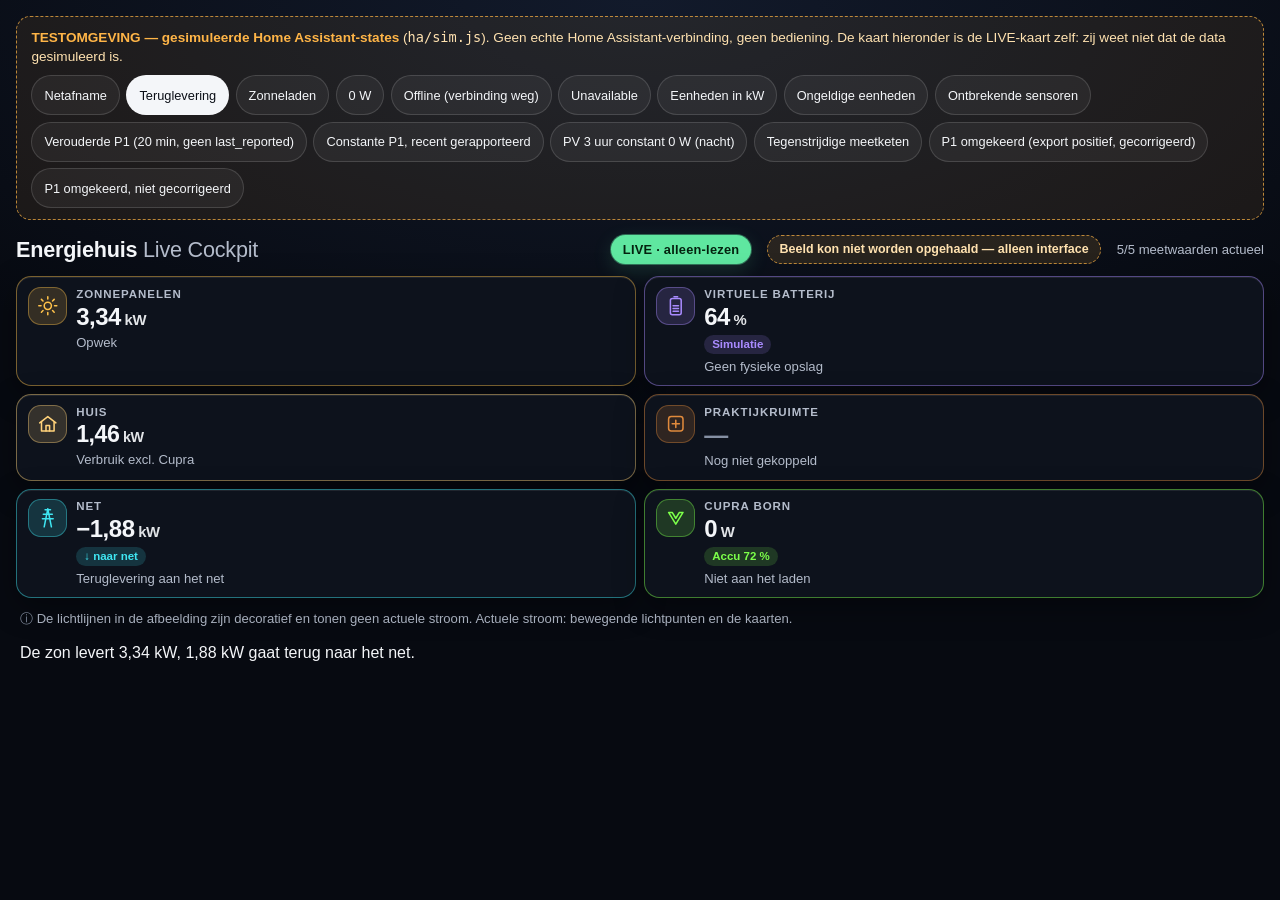
==== preview/pve-04/ha/index.html @ 46234702 "feat(preview): HA-01 read-only Home Assistant LIVE cockpit preparation Standalone, read-only LIVE va" ====
<!doctype html>
<html lang="nl">
<head>
<meta charset="utf-8">
<meta name="viewport" content="width=device-width, initial-scale=1, viewport-fit=cover">
<meta name="robots" content="noindex">
<title>Energiehuis LIVE-cockpit — HA-01 testomgeving (gesimuleerde Home Assistant)</title>
<link rel="stylesheet" href="../styles.css">
<style>
  .harness { margin: 0 0 .9rem; padding: .7rem .9rem; border-radius: .9rem; border: 1px dashed rgba(255,181,71,.7); background: rgba(255,181,71,.08); color: #ffe2b0; font-size: .85rem; }
  .harness strong { color: var(--warn); }
  .harness-controls { display: flex; flex-wrap: wrap; gap: .4rem; margin: .6rem 0 0; }
  .harness-controls button { min-height: 40px; padding: .35rem .75rem; border-radius: 999px; border: 1px solid var(--line); background: rgba(255,255,255,.05); color: var(--text); font: inherit; font-size: .8rem; cursor: pointer; }
  .harness-controls button[aria-pressed="true"] { background: #f4f6f9; color: #0b0f17; }
</style>
</head>
<body>
<main class="page">
  <section class="harness" aria-label="Testomgeving">
    <strong>TESTOMGEVING — gesimuleerde Home Assistant-states</strong> (<code>ha/sim.js</code>). Geen echte Home Assistant-verbinding, geen bediening.
    De kaart hieronder is de LIVE-kaart zelf: zij weet niet dat de data gesimuleerd is.
    <div class="harness-controls" id="sc"></div>
  </section>
  <div id="mount"></div>
</main>
<script src="../model.js"></script>
<script src="../master-scene.js"></script>
<script src="../master.js"></script>
<script src="contract.js"></script>
<script src="adapter.js"></script>
<script src="live-card.js"></script>
<script src="sim.js"></script>
<script>
  (function () {
    var q = new URLSearchParams(location.search);
    var scenario = q.get('scenario') || 'teruglevering';
    var ttl = +(q.get('signTtl') || 30);
    var hass = null;
    function callWS(msg) {
      // Simulatie van media_source/resolve_media (alleen-lezen WS-opdracht): de testserver tekent het pad tijdelijk.
      if (!msg || msg.type !== 'media_source/resolve_media') return Promise.reject(new Error('niet ondersteund in de simulatie'));
      var m = /^media-source:\/\/media_source\/local\/(.+)$/.exec(msg.media_content_id || '');
      if (!m) return Promise.reject(new Error('onbekende bron'));
      window.__ha.resolves++;
      return fetch('/__sign?ttl=' + ttl + '&path=' + encodeURIComponent('/media/local/' + m[1])).then(function (r) { if (!r.ok) throw new Error('teken ' + r.status); return r.json(); });
    }
    var extra = { callWS: callWS, hassUrl: function (p) { return new URL(p, location.origin).toString(); } };
    var card = document.createElement('energiehuis-live-cockpit-preview');
    function config(sc) {
      var c = Object.assign({}, (EhHaSim.SCENARIOS[sc] && EhHaSim.SCENARIOS[sc].config) || {});
      if (q.get('img') !== '0') c.image = 'media-source://media_source/local/energiehuis/' + (q.get('imgFile') || 'approved-visual-20261109.webp');
      return c;
    }
    function set(sc, now) {
      scenario = sc;
      card.setConfig(config(sc));
      hass = EhHaSim.createHass(sc, now || Date.now(), hass, extra);
      card.hass = hass;
      [].forEach.call(document.querySelectorAll('#sc button'), function (b) { b.setAttribute('aria-pressed', String(b.dataset.sc === sc)); });
    }
    window.__ha = {
      card: card, resolves: 0,
      set: set,
      get hass() { return hass; },
      push: function (h) { hass = h; card.hass = h; },
      tick: function (now) { hass = EhHaSim.createHass(scenario, now || Date.now(), hass, extra); card.hass = hass; return hass; }
    };
    var bar = document.getElementById('sc');
    Object.keys(EhHaSim.SCENARIOS).forEach(function (id) { var b = document.createElement('button'); b.type = 'button'; b.dataset.sc = id; b.textContent = EhHaSim.SCENARIOS[id].label; b.onclick = function () { set(id); }; bar.appendChild(b); });
    card.setConfig(config(scenario));
    document.getElementById('mount').appendChild(card);
    set(scenario);
    window.__mounted = true;
  })();
</script>
</body>
</html>
---- preview/pve-04/styles.css ----
/* Energiehuis PVE-04 · styles.css — Cinematic Energy Experience (DEMO). */
:root, :host {
  color-scheme: dark;
  --bg: #070a11;
  --bg-2: #0d121c;
  --glass: rgba(12, 16, 26, 0.58);
  --glass-hi: rgba(22, 28, 42, 0.72);
  --line: rgba(255, 255, 255, 0.14);
  --line-hi: rgba(255, 255, 255, 0.32);
  --text: #f4f6f9;
  --muted: #b4bccb;
  --dim: #8590a3;
  --sun: #ffc23d;
  --import: #ff8a5b;
  --export: #4be38a;
  --ev: #33ddff;
  --cupra: #3ee05a;
  --practice: #2fd4c0;
  --battery: #b07cff;
  --warn: #ffb547;
  --bad: #ff6b6b;
  --radius: 1.15rem;
  --font: "Inter", "SF Pro Display", -apple-system, "Segoe UI", Roboto, "Helvetica Neue", Arial, sans-serif;
}
* { box-sizing: border-box; }
html { -webkit-text-size-adjust: 100%; }
body {
  margin: 0; min-height: 100vh; background: radial-gradient(120% 80% at 50% 0%, #121a2b 0%, var(--bg) 60%) fixed, var(--bg);
  color: var(--text); font-family: var(--font); line-height: 1.35;
}
.page { padding: 1rem; max-width: 1480px; margin: 0 auto; }
.page-note { margin: 0 0 .75rem; color: var(--muted); font-size: .85rem; }
.page-note strong { color: var(--warn); }

/* ---------------- cockpit shell */
.ehc { position: relative; container-type: inline-size; margin: 0 auto 2rem; }
/* Desktop: houd de volledige 16:9-scène binnen de viewporthoogte (tekst mag de scène wel laten groeien). */
@media (min-width: 700px) { .ehc { max-width: max(44rem, calc((100svh - 7.5rem) * 16 / 9)); } }
.ehc + .ehc { margin-top: 2rem; }
.ehc-head { display: flex; flex-wrap: wrap; align-items: center; gap: .5rem 1rem; margin-bottom: .75rem; }
.ehc-brand { flex: 1 1 auto; min-width: 0; }
.ehc-title { margin: 0; font-size: 1.35rem; font-weight: 650; letter-spacing: -.01em; }
.ehc-title span { color: var(--muted); font-weight: 450; }
.ehc-demo {
  margin: 0; padding: .35rem .75rem; border-radius: 999px; font-size: .8rem; font-weight: 650; letter-spacing: .02em;
  color: #1b1200; background: var(--warn); box-shadow: 0 0 0 1px rgba(255,181,71,.4), 0 6px 20px rgba(255,181,71,.18);
}
.ehc-scene-note {
  margin: 0; padding: .3rem .7rem; border-radius: 999px; font-size: .78rem; font-weight: 600;
  color: #ffe2b0; background: rgba(255,181,71,.12); border: 1px dashed rgba(255,181,71,.7);
}
.ehc-scene-note[hidden] { display: none; }
/* Terugval: geen of kapotte scènelaag ⇒ rustige gradient, interface blijft volledig werken. */
.ehc[data-scene="missing"] .ehc-stage, .ehc[data-scene="error"] .ehc-stage { background: radial-gradient(120% 90% at 50% 20%, #2a2440 0%, #121722 70%); }
.ehc-scene[hidden], .ehc-flows[hidden], .ehc-lights[hidden] { display: none; }
.ehc[data-scene="invalid"] .ehc-stage { background: radial-gradient(120% 90% at 50% 20%, #2a2440 0%, #121722 70%); }
.ehc-lights, .ehc-light { position: absolute; inset: 0; width: 100%; height: 100%; pointer-events: none; }
.ehc-light { object-fit: cover; object-position: 50% 50%; opacity: .9; }
.ehc-status { margin: 0; font-size: .82rem; color: var(--muted); }
.ehc-status[data-tone="bad"] { color: var(--bad); }
.ehc-status[data-tone="warn"] { color: var(--warn); }

/* ---------------- stage: scene + overlays */
.ehc-stage {
  position: relative; display: grid; border-radius: 1.6rem; overflow: hidden; isolation: isolate;
  background: #121722; box-shadow: 0 30px 80px rgba(0,0,0,.55), 0 0 0 1px rgba(255,255,255,.06);
}
/* Minimale hoogte = beeldverhouding van de scène; grotere tekst laat de scène meegroeien. */
.ehc-stage { grid-template-columns: minmax(0, 1fr); }
.ehc-stage::before { content: ""; grid-area: 1 / 1; aspect-ratio: 16 / 9; }
.ehc-tiles { grid-area: 1 / 1; }
.ehc-scene, .ehc-scene img { position: absolute; inset: 0; width: 100%; height: 100%; }
.ehc-scene img { object-fit: cover; object-position: 50% 50%; display: block; }
.ehc-shade {
  position: absolute; inset: 0; pointer-events: none;
  background:
    linear-gradient(to bottom, rgba(6,8,16,.55) 0%, rgba(6,8,16,0) 24%),
    linear-gradient(to top, rgba(6,8,16,.62) 0%, rgba(6,8,16,0) 30%);
}
.ehc-flows { position: absolute; inset: 0; pointer-events: none; z-index: 1; }
.ehc-flows svg, .ehc-flows canvas { position: absolute; left: 0; top: 0; }
/* Eigen compositielaag: de (statische, gemaskeerde) SVG-routelaag wordt niet elk frame opnieuw gerasterd
   doordat het deeltjescanvas erboven verandert. Gemeten in tests/perf.cjs. */
.ehc-flows svg, .ehc-flows canvas { will-change: transform; }

.route path { fill: none; stroke-linecap: round; stroke-linejoin: round; transition: opacity .7s ease, stroke-width .7s ease; }
.route .r-groove { stroke: rgba(0,0,0,.35); stroke-width: 7; opacity: 0; }
.route .r-glow { stroke: var(--route); stroke-width: 12; opacity: 0; filter: blur(5px); }
.route .r-core { stroke: var(--route); stroke-width: 2; opacity: 0; }
.route .r-chev path { stroke: var(--route); stroke-width: 2.4; opacity: 0; }
.route[data-active="true"] .r-groove { opacity: 1; }
.route[data-active="true"] .r-glow { opacity: calc(.18 + var(--i, 0) * .3); }
.route[data-active="true"] .r-core { opacity: .9; stroke-width: calc(2px + var(--i, 0) * 2.5px); }
.route[data-active="true"] .r-chev path { opacity: .95; }
.route.is-sim .r-core { stroke-dasharray: 7 7; }

/* ---------------- tiles */
.ehc-tiles {
  position: relative; z-index: 2; display: grid; gap: .75rem; padding: clamp(.75rem, 1.6cqi, 1.5rem);
  /* Naar de goedgekeurde referentie: kaarten zweven naast de objecten, niet eroverheen. */
  grid-template-columns: minmax(0, 1fr) minmax(0, 1.1fr) minmax(0, 1fr);
  grid-template-rows: auto auto minmax(0, 1fr) auto;
  grid-template-areas: "pv . ." "practice . cupra" ". house ." "battery net .";
  min-height: 100%;
}
.tile[data-key="pv"] { grid-area: pv; justify-self: start; align-self: start; margin-left: 6%; margin-top: 4%; }
.tile[data-key="battery"] { grid-area: battery; justify-self: start; align-self: end; }
.tile[data-key="house"] { grid-area: house; justify-self: center; align-self: end; margin-bottom: 3%; }
.tile[data-key="practice"] { grid-area: practice; justify-self: start; align-self: end; }
.tile[data-key="net"] { grid-area: net; justify-self: center; align-self: end; }
.tile[data-key="cupra"] { grid-area: cupra; justify-self: end; align-self: end; margin-right: 6%; }

.tile {
  --accent: var(--text);
  display: flex; flex-wrap: wrap; align-items: flex-start; gap: .6rem; min-width: 0; max-width: min(100%, 15rem); min-height: 48px;
  padding: .6rem .8rem .65rem .65rem; border-radius: var(--radius); border: 1px solid var(--line);
  background: var(--glass); color: inherit; font: inherit; text-align: left; cursor: pointer;
  -webkit-backdrop-filter: blur(16px) saturate(150%); backdrop-filter: blur(16px) saturate(150%);
  box-shadow: 0 10px 30px rgba(0,0,0,.35), inset 0 1px 0 rgba(255,255,255,.08);
  transition: background .2s ease, border-color .2s ease, transform .2s ease;
}
.tile:hover { background: var(--glass-hi); border-color: var(--line-hi); }
.tile:focus-visible { outline: 3px solid #fff; outline-offset: 3px; }
.tile[aria-expanded="true"] { border-color: var(--accent); background: var(--glass-hi); }
.t-icon {
  flex: none; display: grid; place-items: center; width: 2.4rem; height: 2.4rem; border-radius: .8rem;
  color: var(--accent); background: color-mix(in srgb, var(--accent) 16%, transparent); box-shadow: inset 0 0 0 1px color-mix(in srgb, var(--accent) 38%, transparent);
}
.t-icon svg { width: 1.35rem; height: 1.35rem; fill: none; stroke: currentColor; stroke-width: 1.7; stroke-linecap: round; stroke-linejoin: round; }
.t-body { display: flex; flex-direction: column; flex: 1 1 6.5rem; min-width: 0; }
.t-title { font-size: .72rem; font-weight: 650; letter-spacing: .08em; text-transform: uppercase; color: var(--muted); overflow-wrap: anywhere; hyphens: auto; }
.t-value { font-size: 1.5rem; font-weight: 650; letter-spacing: -.02em; font-variant-numeric: tabular-nums; line-height: 1.1; margin-top: .1rem; overflow-wrap: normal; word-break: keep-all; }
.t-extra { align-self: flex-start; margin-top: .3rem; padding: .1rem .5rem; border-radius: 999px; font-size: .72rem; font-weight: 650; color: var(--accent); background: color-mix(in srgb, var(--accent) 16%, transparent); }
.t-extra[hidden] { display: none; }
.t-sub { margin-top: .25rem; font-size: .82rem; color: var(--muted); overflow-wrap: anywhere; }

.tile[data-key="pv"] { --accent: var(--sun); }
.tile[data-key="battery"] { --accent: var(--battery); }
.tile[data-key="house"] { --accent: #ffd9a8; }
.tile[data-key="practice"] { --accent: var(--practice); }
.tile[data-key="cupra"] { --accent: var(--cupra); }
.tile[data-key="net"] { --accent: var(--muted); }
.tile[data-key="net"][data-direction="import"] { --accent: var(--import); }
.tile[data-key="net"][data-direction="export"] { --accent: var(--export); }
.tile[data-tone="muted"] .t-value { color: var(--dim); }
.tile[data-tone="warn"] { border-color: rgba(255,181,71,.55); }
.tile[data-tone="warn"] .t-sub { color: var(--warn); }
.tile[data-tone="bad"] { border-color: rgba(255,107,107,.65); }
.tile[data-tone="bad"] .t-sub { color: var(--bad); }
.tile[data-key="house"] .t-value { font-size: 1.45rem; }

/* ---------------- text below the stage */
.ehc-summary { margin: .9rem .25rem .25rem; font-size: 1rem; color: var(--text); }
.ehc-warn { margin: .5rem .25rem; padding: .6rem .8rem; border-radius: .8rem; background: rgba(255,107,107,.12); border: 1px solid rgba(255,107,107,.45); color: #ffd1d1; font-size: .9rem; }
.ehc-warn[hidden] { display: none; }
.ehc-controls { margin-top: 1rem; padding: 1rem; border-radius: var(--radius); background: var(--bg-2); border: 1px solid var(--line); }
.ehc-controls-title { margin: 0 0 .6rem; font-size: .8rem; letter-spacing: .08em; text-transform: uppercase; color: var(--muted); }
.ehc-scenarios { display: flex; flex-wrap: wrap; gap: .5rem; }
.chip {
  min-height: 48px; padding: .55rem .95rem; border-radius: 999px; border: 1px solid var(--line); background: rgba(255,255,255,.04);
  color: var(--text); font: inherit; font-size: .88rem; cursor: pointer;
}
.chip:hover { border-color: var(--line-hi); }
.chip[aria-pressed="true"] { background: #f4f6f9; color: #0b0f17; border-color: #f4f6f9; font-weight: 650; }
.chip:focus-visible, .d-close:focus-visible { outline: 3px solid #fff; outline-offset: 3px; }
.chip-play { margin-top: .75rem; }

/* ---------------- detail panel */
.ehc-detail {
  position: absolute; z-index: 5; top: 3.5rem; right: 1rem; width: min(24rem, calc(100% - 2rem)); max-height: calc(100% - 4.5rem); overflow: auto;
  padding: 1rem 1.1rem 1.1rem; border-radius: var(--radius); background: rgba(13,18,28,.94); border: 1px solid var(--line-hi);
  -webkit-backdrop-filter: blur(18px); backdrop-filter: blur(18px); box-shadow: 0 24px 60px rgba(0,0,0,.6);
}
.ehc-detail[hidden] { display: none; }
.d-head { display: flex; align-items: center; justify-content: space-between; gap: .5rem; }
.d-title { margin: 0; font-size: 1.1rem; }
.d-close { flex: none; width: 48px; height: 48px; border-radius: 999px; border: 1px solid var(--line); background: transparent; color: var(--text); font-size: 1.5rem; line-height: 1; cursor: pointer; }
.d-value { margin: .35rem 0 .8rem; font-size: 1.6rem; font-weight: 650; font-variant-numeric: tabular-nums; overflow-wrap: anywhere; }
.d-list { display: grid; grid-template-columns: minmax(0, auto) minmax(0, 1fr); gap: .4rem .9rem; margin: 0; font-size: .88rem; }
.d-list dt { color: var(--muted); }
.d-list dd { margin: 0; overflow-wrap: anywhere; }
.d-note { margin: .9rem 0 0; font-size: .78rem; color: var(--warn); }

/* ---------------- tablet (container 700–979px): compactere tegels, scène blijft zichtbaar */
@container (min-width: 700px) and (max-width: 979px) {
  .ehc-tiles { gap: .5rem; padding: .7rem; }
  .tile { max-width: 13.5rem; padding: .55rem .7rem .6rem .55rem; gap: .5rem; border-radius: .95rem; }
  .t-icon { width: 1.9rem; height: 1.9rem; border-radius: .6rem; }
  .t-icon svg { width: 1.1rem; height: 1.1rem; }
  .t-title { font-size: .64rem; }
  .t-value, .tile[data-key="house"] .t-value { font-size: 1.3rem; }
  .t-sub { font-size: .74rem; }
  .t-extra { font-size: .66rem; }
}
/* ---------------- mobile composition (container < 700px) */
@container (max-width: 699px) {
  .ehc-title { font-size: 1.15rem; }
  .ehc-stage { border-radius: 1.25rem; }
  .ehc-stage::before { aspect-ratio: 9 / 16; }
  /* Eigen mobiele compositie: zon + batterij boven in de lucht, huis midden op de gevel,
     onderaan praktijk | Net (midden onder het huis) | Cupra op de bestrating. */
  .ehc-tiles {
    gap: .45rem; padding: .55rem;
    grid-template-columns: repeat(6, minmax(0, 1fr));
    grid-template-rows: auto minmax(0, 1fr) auto;
    grid-template-areas:
      "pv pv pv battery battery battery"
      "house house house house house house"
      "practice practice net net cupra cupra";
  }
  .tile { justify-self: stretch; max-width: 100%; padding: .55rem .6rem .6rem .55rem; gap: .5rem; border-radius: .95rem; }
  .t-body { flex-basis: 4.5rem; }
  .tile[data-key="practice"], .tile[data-key="net"], .tile[data-key="cupra"] { flex-direction: column; gap: .3rem; padding: .5rem .5rem .55rem; }
  .tile[data-key="practice"] .t-icon, .tile[data-key="net"] .t-icon, .tile[data-key="cupra"] .t-icon { width: 1.7rem; height: 1.7rem; }
  .tile[data-key="house"] { justify-self: center; align-self: center; }
  .t-icon { width: 2rem; height: 2rem; border-radius: .65rem; }
  .t-icon svg { width: 1.15rem; height: 1.15rem; }
  .t-title { font-size: .66rem; letter-spacing: .06em; }
  .t-value { font-size: 1.3rem; }
  .tile[data-key="house"] .t-value { font-size: 1.2rem; }
  .t-sub { font-size: .74rem; }
  .t-extra { font-size: .66rem; }
  .ehc-detail { position: fixed; top: auto; right: 0; left: 0; bottom: 0; width: auto; max-height: 72vh; border-radius: 1.25rem 1.25rem 0 0; }
}
@container (max-width: 379px) {
  .ehc-tiles { grid-template-areas: "pv pv pv battery battery battery" "house house house house house house" "practice practice practice cupra cupra cupra" "net net net net net net"; grid-template-rows: auto minmax(0, 1fr) auto auto; }
  .tile[data-key="net"] { flex-direction: row; justify-self: center; min-width: 60%; }
  .t-title { letter-spacing: .03em; }
}
@container (max-width: 339px) {
  .t-icon { display: none; }
  .t-value { font-size: 1.2rem; }
}
@media (max-width: 480px) {
  .page { padding: .75rem; }
  .page-note { display: none; } /* op smalle schermen volstaat de permanente DEMO-badge in de cockpit */
  .ehc-head { gap: .35rem .6rem; margin-bottom: .5rem; }
  .ehc-brand { flex-basis: 100%; }
  .ehc-demo { font-size: .74rem; padding: .25rem .6rem; }
}

/* Grote tekst (bijv. 200 %) op smalle schermen: rem schaalt mee met de tekstgrootte,
   dus deze regel geldt alleen bij vergrote tekst. Eén kolom, niets afgekapt. */
@container (max-width: 15rem) {
  .ehc-tiles { grid-template-columns: minmax(0, 1fr); grid-template-rows: none; grid-template-areas: "pv" "battery" "house" "practice" "net" "cupra"; }
  .tile, .tile[data-key="net"] { justify-self: stretch; align-self: start; min-width: 0; flex-direction: row; }
  .t-icon { display: none; }
}
@media (prefers-reduced-motion: reduce) {
  .route path, .tile { transition: none; }
}

/* ======================================================================================
   Master-modus (standaard, RC2): de goedgekeurde afbeelding exact en ongewijzigd als vaste achtergrond.
   --u = schaal van de master op het scherm (stagebreedte / 1330 px). Alle maten op de master schalen mee.
   De lichtlijnen in de afbeelding zijn decoratief; actuele stroom = bewegende lichtpunten + kaarten.
   ====================================================================================== */
.ehc--master { --u: 1; --glass: rgba(16, 13, 18, .55); --tint-top: #2b2529; --tint-bot: #1e1b20; }
@media (min-width: 700px) { .ehc--master { max-width: max(44rem, calc((100svh - 7.5rem) * 1330 / 748)); } }
.ehm-frame { position: relative; }
.ehm-stage {
  position: relative; aspect-ratio: 1330 / 748; border-radius: 1.6rem; overflow: hidden; isolation: isolate;
  background: #121722; box-shadow: 0 30px 80px rgba(0,0,0,.55), 0 0 0 1px rgba(255,255,255,.06);
}
.ehm-scene { position: absolute; inset: 0; width: 100%; height: 100%; display: block; user-select: none; -webkit-user-drag: none; }
.ehc--master[data-scene="missing"] .ehm-stage, .ehc--master[data-scene="error"] .ehm-stage { display: none; }
.ehm-particles { position: absolute; left: 0; top: 0; z-index: 2; pointer-events: none; will-change: transform; }
.ehm-covers { position: absolute; inset: 0; z-index: 3; pointer-events: none; }

/* Gedeeld glas: ONDOORZICHTIG basisvlak (kleurverloop uit de omgeving, in de browser bemonsterd) + halfdoorzichtige
   glaslaag. De ingebakken kaart eronder kan zo nooit doorschijnen. */
.ehm-cover, .ehc--master:not([data-layout="list"]) .ehm-tiles .tile {
  position: absolute; left: calc(var(--x) * 100%); top: calc(var(--y) * 100%); width: calc(var(--w) * 100%); height: calc(var(--h) * 100%);
  background: linear-gradient(var(--glass), var(--glass)), linear-gradient(180deg, var(--tint-top), var(--tint-bot));
  -webkit-backdrop-filter: none; backdrop-filter: none;
}
.ehm-cover {
  display: flex; align-items: center; justify-content: center; gap: calc(var(--u) * 10px); overflow: hidden;
  border-radius: calc(var(--u) * 24px); border: 1px solid rgba(255,255,255,.16); color: var(--text); font-weight: 650; white-space: nowrap;
  box-shadow: inset 0 1px 0 rgba(255,255,255,.10);
}
.ehm-plate { display: none; color: var(--accent, #ccc); }
.ehm-plate svg { width: 42%; height: 42%; max-width: 28px; fill: none; stroke: currentColor; stroke-width: 1.6; opacity: .75; }
.ehc--master[data-layout="list"] .ehm-plate { display: flex; }
.ehm-pill { font-size: max(8px, calc(var(--u) * 20px)); border-radius: 999px; }
.ehm-pill .p-demo { padding: .1em .55em; border-radius: 999px; color: #1b1200; background: var(--warn); font-weight: 750; letter-spacing: .03em; }
.ehm-pill .p-text { color: var(--muted); font-weight: 550; }
.ehm-pill .p-time { font-variant-numeric: tabular-nums; }
.ehc--master:not([data-layout="overlay"]) .ehm-pill .p-text { display: none; }

/* Accentkleuren (naar de ingebakken referentiekaarten) */
.ehc--master [data-key="pv"] { --accent: #ffc24a; }
.ehc--master [data-key="house"] { --accent: #ffd27a; }
.ehc--master [data-key="cupra"] { --accent: #7cff4a; }
.ehc--master [data-key="battery"] { --accent: #a98bff; }
.ehc--master [data-key="practice"] { --accent: #e08a3c; }
.ehc--master [data-key="net"] { --accent: #8fd9c6; }
.ehc--master [data-key="net"][data-direction="import"] { --accent: #ff8a3d; }
.ehc--master [data-key="net"][data-direction="export"] { --accent: #3fe6f2; }
.ehc--master .tile[data-tone="warn"] { --accent: var(--warn); }
.ehc--master .tile[data-tone="bad"] { --accent: var(--bad); }

/* ---------------- glaskaarten op de master (overlay en compact) */
.ehm-tiles { position: relative; z-index: 4; }
.ehc--master .ehm-tiles .tile { grid-area: auto; margin: 0; }
.ehc--master:not([data-layout="list"]) .ehm-tiles { position: absolute; inset: 0; pointer-events: none; }
.ehc--master:not([data-layout="list"]) .ehm-tiles .tile {
  pointer-events: auto; max-width: none; min-height: 0; flex-wrap: nowrap; align-items: center;
  border-radius: calc(var(--u) * 24px); border: max(1px, calc(var(--u) * 2px)) solid color-mix(in srgb, var(--accent) 82%, transparent);
  box-shadow: 0 0 calc(var(--u) * 18px) color-mix(in srgb, var(--accent) 42%, transparent),
              inset 0 0 calc(var(--u) * 26px) color-mix(in srgb, var(--accent) 16%, transparent),
              inset 0 1px 0 rgba(255,255,255,.14);
  transition: box-shadow .2s ease, transform .2s ease;
}
.ehc--master:not([data-layout="list"]) .ehm-tiles .tile:hover { box-shadow: 0 0 calc(var(--u) * 26px) color-mix(in srgb, var(--accent) 60%, transparent), inset 0 0 calc(var(--u) * 26px) color-mix(in srgb, var(--accent) 22%, transparent), inset 0 1px 0 rgba(255,255,255,.18); }
.ehc--master .t-value { font-variant-numeric: tabular-nums; }
.ehc--master .t-unit { font-size: .62em; font-weight: 600; opacity: .92; }

/* overlay: volledige kaart zoals in de referentie (icoon, titel, waarde, toelichting) */
.ehc--master[data-layout="overlay"] .ehm-tiles .tile { min-width: 0; justify-self: auto; overflow: hidden; gap: calc(var(--u) * 14px); padding: calc(var(--u) * 9px) calc(var(--u) * 12px) calc(var(--u) * 9px) calc(var(--u) * 16px); }
.ehc--master[data-layout="overlay"] .t-icon { width: calc(var(--u) * 46px); height: calc(var(--u) * 46px); border-radius: 0; background: none; box-shadow: none; color: var(--accent); filter: drop-shadow(0 0 calc(var(--u) * 6px) color-mix(in srgb, var(--accent) 70%, transparent)); }
.ehc--master[data-layout="overlay"] .t-icon svg { width: 100%; height: 100%; stroke-width: 1.7; }
.ehc--master[data-layout="overlay"] .t-body { flex: 1 1 auto; justify-content: center; gap: 0; min-width: 0; }
.ehc--master[data-layout="overlay"] .t-title { font-size: max(10px, calc(var(--u) * 18px)); letter-spacing: 0; text-transform: none; color: #fff; font-weight: 600; white-space: nowrap; overflow: hidden; text-overflow: ellipsis; }
.ehc--master[data-layout="overlay"] .t-value { font-size: max(13px, calc(var(--u) * 34px)); font-weight: 700; margin-top: 0; white-space: nowrap; color: #fff; letter-spacing: -.01em; }
.ehc--master[data-layout="overlay"] .t-sub {
  font-size: max(9px, calc(var(--u) * 14.5px)); line-height: 1.2; margin-top: calc(var(--u) * 2px); color: rgba(255,255,255,.82); overflow: hidden;
  display: -webkit-box; -webkit-box-orient: vertical; -webkit-line-clamp: 2; line-clamp: 2;
}
.ehc--master[data-layout="overlay"] .tile[data-key="cupra"] .t-sub, .ehc--master[data-layout="overlay"] .tile[data-key="battery"] .t-sub, .ehc--master[data-layout="overlay"] .tile[data-key="net"] .t-sub { -webkit-line-clamp: 1; line-clamp: 1; }
.ehc--master[data-layout="overlay"] .t-extra { font-size: max(8px, calc(var(--u) * 12.5px)); margin-top: calc(var(--u) * 2px); padding: 0 .6em; line-height: 1.5; font-weight: 700; color: var(--accent); background: color-mix(in srgb, var(--accent) 18%, transparent); border: 1px solid color-mix(in srgb, var(--accent) 45%, transparent); }
/* praktijk: "Nog niet gekoppeld" als knop-pil zoals in de referentie */
.ehc--master[data-layout="overlay"] .tile[data-key="practice"][data-tone="muted"] .t-value { display: none; }
.ehc--master[data-layout="overlay"] .tile[data-key="practice"][data-tone="muted"] .t-sub { display: inline-block; align-self: flex-start; margin-top: calc(var(--u) * 6px); padding: .15em .75em; border-radius: calc(var(--u) * 10px); border: max(1px, calc(var(--u) * 1.5px)) solid var(--accent); color: #ffe9d4; box-shadow: 0 0 calc(var(--u) * 10px) color-mix(in srgb, var(--accent) 45%, transparent); font-size: max(9px, calc(var(--u) * 15px)); }
.ehc--master[data-layout="overlay"] .tile[data-key="practice"] .t-icon { width: calc(var(--u) * 38px); height: calc(var(--u) * 38px); }
.ehc--master[data-layout="overlay"] .tile[data-key="practice"] .t-title { font-size: max(10px, calc(var(--u) * 17px)); }
.ehc--master[data-layout="overlay"] .ehc-detail { top: 3.5rem; }

/* compact (mobiel/tablet): dezelfde glaskaarten op het beeld, alleen de waarde (+ richting); geen dubbele set eronder.
   Het tikvlak wordt onzichtbaar vergroot tot minstens 48 × 48 px. */
.ehc--master[data-layout="compact"] .ehm-tiles .tile { min-width: 0; max-width: none; justify-self: auto; overflow: visible; display: flex; flex-direction: column; align-items: center; justify-content: center; gap: 0; padding: 0 2px; }
.ehc--master[data-layout="compact"] .ehm-tiles .tile::before { content: ""; position: absolute; left: 50%; top: 50%; width: max(100%, 48px); height: max(100%, 48px); transform: translate(-50%, -50%); }
.ehc--master[data-layout="compact"] .t-icon, .ehc--master[data-layout="compact"] .t-sub { display: none; }
.ehc--master[data-layout="compact"] .t-body { flex: 0 0 auto; justify-content: center; align-items: center; text-align: center; min-width: 0; max-width: 100%; overflow: hidden; }
.ehc--master[data-layout="compact"] .t-title { display: none; }
.ehc--master[data-layout="compact"][data-density="mid"] .t-title { display: block; font-size: max(9px, calc(var(--u) * 17px)); letter-spacing: 0; text-transform: none; color: #fff; white-space: nowrap; overflow: hidden; text-overflow: ellipsis; max-width: 100%; }
.ehc--master[data-layout="compact"] .t-value, .ehc--master[data-layout="compact"] .tile[data-key="house"] .t-value { font-size: clamp(11px, calc(var(--u) * 34px), 22px); font-weight: 700; margin: 0; white-space: nowrap; color: #fff; line-height: 1.15; }
.ehc--master[data-layout="compact"] .t-extra { display: none; }
.ehc--master[data-layout="compact"] .tile[data-key="net"] .t-extra:not([hidden]), .ehc--master[data-layout="compact"] .tile[data-key="battery"] .t-extra { display: block; margin: 0; padding: 0 .4em; font-size: clamp(8px, calc(var(--u) * 13px), 12px); line-height: 1.35; font-weight: 700; color: var(--accent); background: none; }
.ehc--master[data-layout="compact"] .tile[data-key="practice"][data-tone="muted"] .t-value { display: none; }
.ehc--master[data-layout="compact"] .tile[data-key="practice"][data-tone="muted"] .t-sub { display: block; margin: 0; font-size: clamp(9px, calc(var(--u) * 18px), 13px); line-height: 1.1; white-space: normal; text-align: center; color: #ffe9d4; font-weight: 650; }
.ehc--master[data-layout="compact"] .tile:focus-visible { outline-offset: 2px; }

/* lijst (zeer smal of vergrote tekst): lege glasvlakken op het beeld, leesbare kaarten eronder */
.ehc--master[data-layout="list"] .ehm-stage { border-radius: 1.1rem; }
.ehc--master[data-layout="list"] .ehm-tiles { display: grid; grid-template-columns: minmax(0, 1fr); gap: .5rem; margin-top: .6rem; }
.ehc--master[data-layout="list"] .ehm-tiles .tile { position: relative; max-width: none; justify-self: stretch; align-self: stretch; flex-direction: row; min-width: 0; padding: .6rem .7rem; gap: .6rem; border-radius: .95rem; background: var(--bg-2); border-color: color-mix(in srgb, var(--accent) 45%, transparent); -webkit-backdrop-filter: none; backdrop-filter: none; }
.ehc--master[data-layout="list"] .t-icon { color: var(--accent); }
.ehc--master[data-layout="list"] .t-extra { color: var(--accent); }
@container (min-width: 30rem) { .ehc--master[data-layout="list"] .ehm-tiles { grid-template-columns: repeat(2, minmax(0, 1fr)); } }

/* legenda, scenario's (inklapbaar) */
.ehm-legend { margin: .7rem .25rem 0; font-size: .82rem; color: var(--muted); }
.ehm-legend::before { content: "ⓘ "; color: var(--dim); }
.ehc--master .ehc-controls > summary { display: flex; align-items: center; min-height: 48px; margin: -.4rem 0; cursor: pointer; list-style: none; }
.ehc--master .ehc-controls > summary::-webkit-details-marker { display: none; }
.ehc--master .ehc-controls > summary::after { content: "▾"; margin-left: .5rem; transition: transform .2s ease; }
.ehc--master .ehc-controls:not([open]) > summary::after { transform: rotate(-90deg); }
.ehc--master .ehc-controls[open] > summary { margin-bottom: .4rem; }
.ehc--master .ehc-controls > summary:focus-visible { outline: 3px solid #fff; outline-offset: 3px; border-radius: .5rem; }
@media (prefers-reduced-motion: reduce) { .ehc--master .ehm-tiles .tile, .ehc--master .ehc-controls > summary::after { transition: none; } }

/* LIVE-modus (HA-01): geen DEMO-labels; neutrale LIVE-markering, alleen-lezen. */
.ehc-demo.ehc-live { color: #04220f; background: #5fe7a0; box-shadow: 0 0 0 1px rgba(95,231,160,.4), 0 6px 20px rgba(95,231,160,.16); }
.ehm-pill .p-demo.p-live { background: #5fe7a0; color: #04220f; }
.ehm-pill[data-state="offline"] .p-demo.p-live { background: var(--bad); color: #2a0606; }
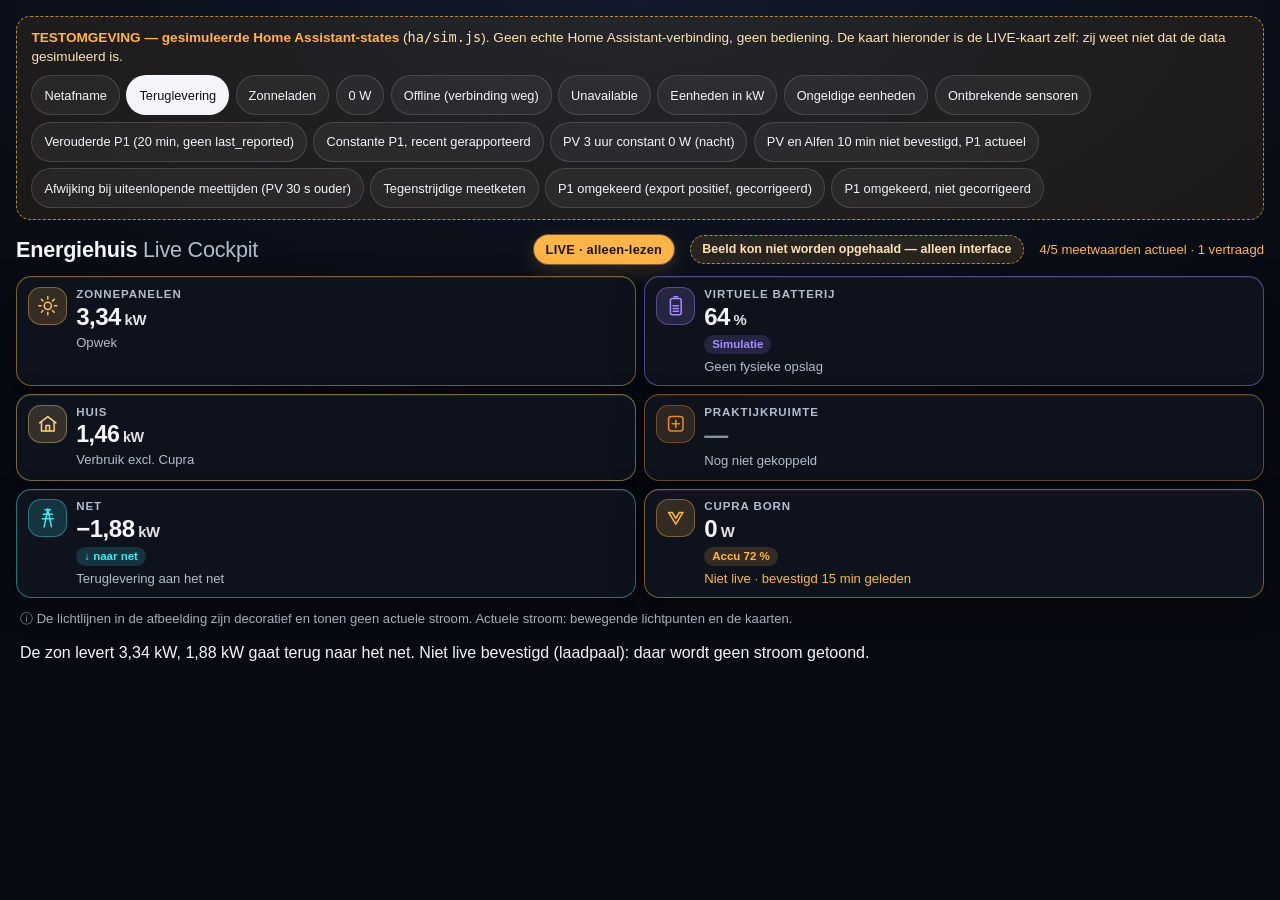
==== commit 9a251f9f: "fix(preview): HA-01 RC1 — route-TTL per bron, asynchrone meetketen, eenduidige offline-status, veili" ====
--- a/preview/pve-04/ha/index.html
+++ b/preview/pve-04/ha/index.html
@@ -39,6 +39,13 @@
     function callWS(msg) {
       // Simulatie van media_source/resolve_media (alleen-lezen WS-opdracht): de testserver tekent het pad tijdelijk.
       if (!msg || msg.type !== 'media_source/resolve_media') return Promise.reject(new Error('niet ondersteund in de simulatie'));
+      // Testhaken (RC1-D): ?resolve=fail|hang|local|external|empty of window.__ha.resolveMode tijdens de test.
+      var mode = window.__ha.resolveMode;
+      if (mode === 'fail') { window.__ha.resolves++; return Promise.reject(new Error('media_source: niet gevonden')); }
+      if (mode === 'hang') { window.__ha.resolves++; return new Promise(function () {}); }
+      if (mode === 'local') { window.__ha.resolves++; return Promise.resolve({ url: '/local/energiehuis/approved-visual-20261109.webp', mime_type: 'image/webp' }); }
+      if (mode === 'external') { window.__ha.resolves++; return Promise.resolve({ url: 'https://cdn.example.invalid/media/local/energiehuis/x.webp?authSig=a.b', mime_type: 'image/webp' }); }
+      if (mode === 'empty') { window.__ha.resolves++; return Promise.resolve({}); }
       var m = /^media-source:\/\/media_source\/local\/(.+)$/.exec(msg.media_content_id || '');
       if (!m) return Promise.reject(new Error('onbekende bron'));
       window.__ha.resolves++;
@@ -46,6 +53,7 @@
     }
     var extra = { callWS: callWS, hassUrl: function (p) { return new URL(p, location.origin).toString(); } };
     var card = document.createElement('energiehuis-live-cockpit-preview');
+    if (q.get('resolveTimeout')) card._resolveTimeoutMs = +q.get('resolveTimeout');
     function config(sc) {
       var c = Object.assign({}, (EhHaSim.SCENARIOS[sc] && EhHaSim.SCENARIOS[sc].config) || {});
       if (q.get('img') !== '0') c.image = 'media-source://media_source/local/energiehuis/' + (q.get('imgFile') || 'approved-visual-20261109.webp');
@@ -59,7 +67,7 @@
       [].forEach.call(document.querySelectorAll('#sc button'), function (b) { b.setAttribute('aria-pressed', String(b.dataset.sc === sc)); });
     }
     window.__ha = {
-      card: card, resolves: 0,
+      card: card, resolves: 0, resolveMode: q.get('resolve') || 'ok',
       set: set,
       get hass() { return hass; },
       push: function (h) { hass = h; card.hass = h; },
--- a/preview/pve-04/styles.css
+++ b/preview/pve-04/styles.css
@@ -153,6 +153,7 @@
 .ehc-summary { margin: .9rem .25rem .25rem; font-size: 1rem; color: var(--text); }
 .ehc-warn { margin: .5rem .25rem; padding: .6rem .8rem; border-radius: .8rem; background: rgba(255,107,107,.12); border: 1px solid rgba(255,107,107,.45); color: #ffd1d1; font-size: .9rem; }
 .ehc-warn[hidden] { display: none; }
+.ehc-warn[data-tone="warn"] { background: rgba(255,181,71,.10); border-color: rgba(255,181,71,.5); color: #ffe2b0; }
 .ehc-controls { margin-top: 1rem; padding: 1rem; border-radius: var(--radius); background: var(--bg-2); border: 1px solid var(--line); }
 .ehc-controls-title { margin: 0 0 .6rem; font-size: .8rem; letter-spacing: .08em; text-transform: uppercase; color: var(--muted); }
 .ehc-scenarios { display: flex; flex-wrap: wrap; gap: .5rem; }
@@ -374,3 +375,8 @@
 .ehc-demo.ehc-live { color: #04220f; background: #5fe7a0; box-shadow: 0 0 0 1px rgba(95,231,160,.4), 0 6px 20px rgba(95,231,160,.16); }
 .ehm-pill .p-demo.p-live { background: #5fe7a0; color: #04220f; }
 .ehm-pill[data-state="offline"] .p-demo.p-live { background: var(--bad); color: #2a0606; }
+/* RC1-C: verbindingsstatus ondubbelzinnig. Offline: rood (kop + pil), verbonden maar niet alles actueel: oranje. */
+.ehc-demo.ehc-live[data-state="offline"] { color: #2a0606; background: var(--bad); box-shadow: 0 0 0 1px rgba(255,107,107,.45), 0 6px 20px rgba(255,107,107,.18); }
+.ehc-demo.ehc-live[data-state="degraded"] { color: #1b1200; background: var(--warn); box-shadow: 0 0 0 1px rgba(255,181,71,.4), 0 6px 20px rgba(255,181,71,.18); }
+.ehm-pill[data-state="degraded"] .p-demo.p-live { background: var(--warn); color: #1b1200; }
+.ehm-pill[data-state="offline"] .p-text { color: var(--bad); }
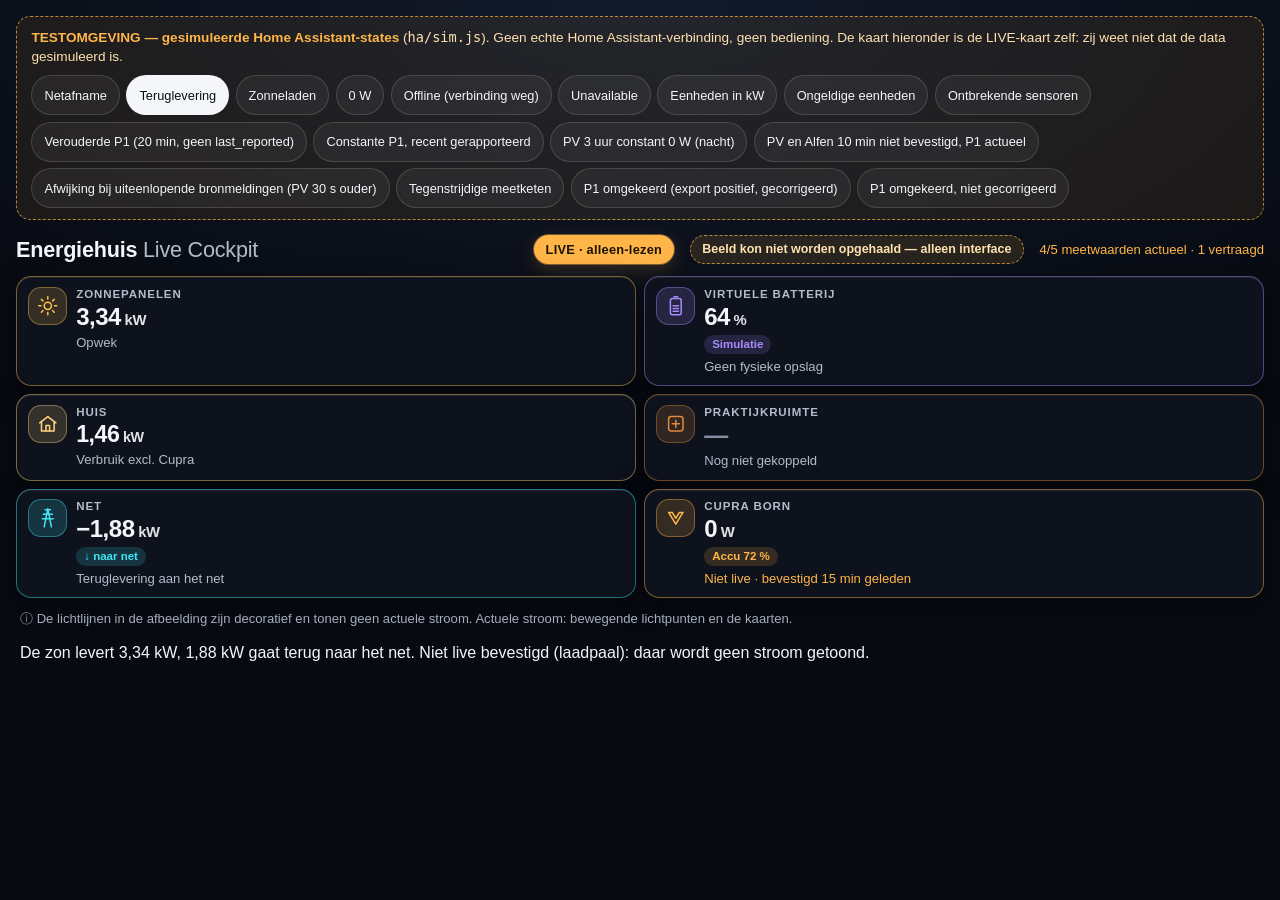
==== commit be0b2999: "fix(preview): HA-01 RC2 — neutrale netpresentatie, voorlopig beleid, begrensde beeldaanvraag - Net-k" ====
--- a/preview/pve-04/ha/index.html
+++ b/preview/pve-04/ha/index.html
@@ -39,13 +39,14 @@
     function callWS(msg) {
       // Simulatie van media_source/resolve_media (alleen-lezen WS-opdracht): de testserver tekent het pad tijdelijk.
       if (!msg || msg.type !== 'media_source/resolve_media') return Promise.reject(new Error('niet ondersteund in de simulatie'));
-      // Testhaken (RC1-D): ?resolve=fail|hang|local|external|empty of window.__ha.resolveMode tijdens de test.
+      // Testhaken (RC1-D): ?resolve=fail|hang|local|external|empty|slow of window.__ha.resolveMode tijdens de test.
       var mode = window.__ha.resolveMode;
       if (mode === 'fail') { window.__ha.resolves++; return Promise.reject(new Error('media_source: niet gevonden')); }
       if (mode === 'hang') { window.__ha.resolves++; return new Promise(function () {}); }
       if (mode === 'local') { window.__ha.resolves++; return Promise.resolve({ url: '/local/energiehuis/approved-visual-20261109.webp', mime_type: 'image/webp' }); }
       if (mode === 'external') { window.__ha.resolves++; return Promise.resolve({ url: 'https://cdn.example.invalid/media/local/energiehuis/x.webp?authSig=a.b', mime_type: 'image/webp' }); }
       if (mode === 'empty') { window.__ha.resolves++; return Promise.resolve({}); }
+      if (mode === 'slow') return new Promise(function (r) { setTimeout(r, +(q.get('slowMs') || 600)); }).then(function () { window.__ha.resolves++; return fetch('/__sign?ttl=' + ttl + '&path=' + encodeURIComponent('/media/local/energiehuis/approved-visual-20261109.webp')).then(function (r) { return r.json(); }); });
       var m = /^media-source:\/\/media_source\/local\/(.+)$/.exec(msg.media_content_id || '');
       if (!m) return Promise.reject(new Error('onbekende bron'));
       window.__ha.resolves++;
--- a/preview/pve-04/styles.css
+++ b/preview/pve-04/styles.css
@@ -298,6 +298,8 @@
 .ehc--master [data-key="net"] { --accent: #8fd9c6; }
 .ehc--master [data-key="net"][data-direction="import"] { --accent: #ff8a3d; }
 .ehc--master [data-key="net"][data-direction="export"] { --accent: #3fe6f2; }
+/* RC2: actuele P1 zonder bevestigde richting: neutraal grijs (niet verwarren met cyaan teruglevering/oranje afname). */
+.ehc--master [data-key="net"][data-direction="unconfirmed"] { --accent: #aab4c3; }
 .ehc--master .tile[data-tone="warn"] { --accent: var(--warn); }
 .ehc--master .tile[data-tone="bad"] { --accent: var(--bad); }
 
